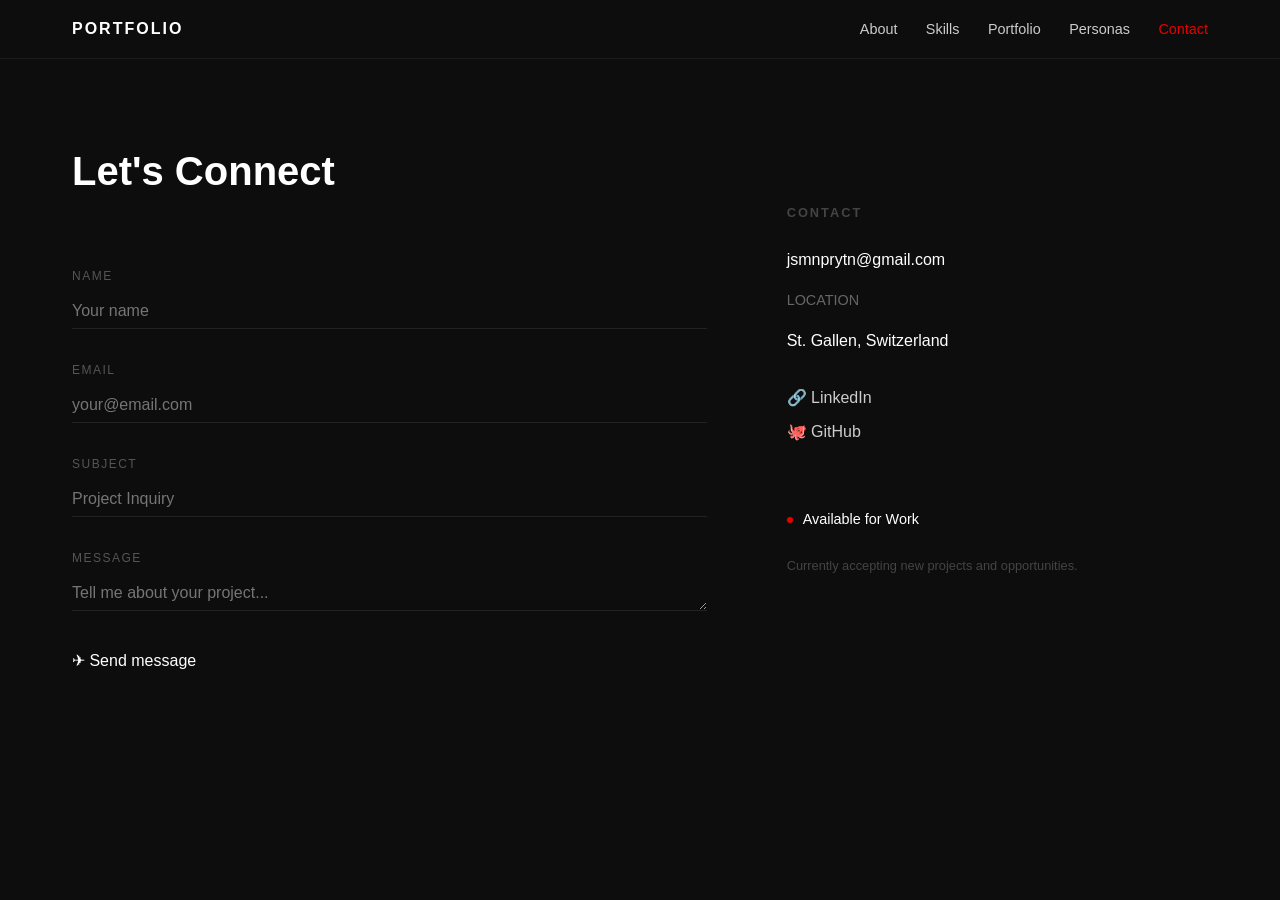
==== Portfolio-Website/contact.html @ 7f5a0fbc "Add files via upload" ====
<!DOCTYPE html>
<html lang="de">
<head>
    <meta charset="UTF-8">
    <meta name="viewport" content="width=device-width, initial-scale=1.0">
    <title>Contact - Jasmine Priyatna</title>
    <link rel="stylesheet" href="style.css">
</head>
<body>

    <header class="navbar">
        <div class="container nav-container">
            <a href="index.html" class="logo">PORTFOLIO</a>
            <nav class="nav-links">
                <a href="index.html">About</a>
                <a href="skills.html">Skills</a>
                <a href="portfolio.html">Portfolio</a>
                <a href="personas.html">Personas</a>
                <a href="contact.html" class="active">Contact</a>
            </nav>
        </div>
    </header>

    <section class="section">
        <div class="container grid-2">
            <div>
                <h2 class="section-title" style="margin-bottom: 4rem;">Let's Connect</h2>
                <form class="contact-form" action="mailto:jsmnprytn@gmail.com" method="POST" enctype="text/plain">
                    <div class="form-group">
                        <label>NAME</label>
                        <input type="text" placeholder="Your name">
                    </div>
                    <div class="form-group">
                        <label>EMAIL</label>
                        <input type="email" placeholder="your@email.com">
                    </div>
                    <div class="form-group">
                        <label>SUBJECT</label>
                        <input type="text" placeholder="Project Inquiry">
                    </div>
                    <div class="form-group">
                        <label>MESSAGE</label>
                        <textarea rows="1" placeholder="Tell me about your project..."></textarea>
                    </div>
                    <button type="submit" class="btn-submit">✈ Send message</button>
                </form>
            </div>
            <div class="contact-info" style="padding-top: 4rem; padding-left: 2rem;">
                <h3>CONTACT</h3>
                <p>jsmnprytn@gmail.com</p>
                <p style="color: #666; font-size: 0.9rem;">LOCATION</p>
                <p>St. Gallen, Switzerland</p>
                
                <div class="social-links">
                    <a href="https://www.linkedin.com/in/jasmine-priyatna-b56610310/">🔗 LinkedIn</a>
                    <a href="https://github.com/jasminepriyatna1">🐙 GitHub</a>
                </div>
                
                <p class="status-badge"><span class="dot"></span> Available for Work</p>
                <p style="color: #444; font-size: 0.8rem; margin-top: 0.5rem;">Currently accepting new projects and opportunities.</p>
            </div>
        </div>
    </section>

</body>
</html>
---- Portfolio-Website/style.css ----
/* GLOBAL STYLES */
* {
    margin: 0;
    padding: 0;
    box-sizing: border-box;
}

body {
    font-family: 'Segoe UI', Tahoma, Geneva, Verdana, sans-serif;
    background-color: #0d0d0d;
    color: #cccccc;
    line-height: 1.6;
    display: flex;
    flex-direction: column;
    min-height: 100vh;
}

a {
    color: inherit;
    text-decoration: none;
}

.container {
    max-width: 1200px;
    margin: 0 auto;
    padding: 0 2rem;
    width: 100%;
}

.section {
    padding: 5rem 0;
    flex: 1;
}

.bg-darker {
    background-color: #050505;
}

.red-text {
    color: #e60000;
}

.text-center {
    text-align: center;
}

/* GRIDS */
.grid-2 {
    display: grid;
    grid-template-columns: repeat(auto-fit, minmax(300px, 1fr));
    gap: 3rem;
}

.grid-3 {
    display: grid;
    grid-template-columns: repeat(auto-fit, minmax(250px, 1fr));
    gap: 2rem;
}

/* NAVIGATION */
.navbar {
    background-color: rgba(13, 13, 13, 0.95);
    border-bottom: 1px solid #1a1a1a;
    position: sticky;
    top: 0;
    z-index: 1000;
    padding: 1rem 0;
}

.nav-container {
    display: flex;
    justify-content: space-between;
    align-items: center;
}

.logo {
    font-weight: bold;
    letter-spacing: 2px;
    color: #ffffff;
}

.nav-links a {
    margin-left: 1.5rem;
    font-size: 0.9rem;
    transition: color 0.3s;
}

.nav-links a:hover, .nav-links a.active {
    color: #e60000;
}

/* INDEX / ABOUT PAGE (image_cb0287.png) */
/* Wir sprechen das Grid direkt über die Sektion an, damit dein HTML gleich bleiben kann */
.section .grid-2 {
    grid-template-columns: 1.4fr 1fr; /* Gibt dem Text 60% und dem Bild 40% Platz */
    align-items: stretch;             /* Zwingt die Bild-Box, exakt so hoch wie der Text zu werden */
}

.hero-text h1 {
    font-size: 3rem;
    color: #ffffff;
    margin-bottom: 0.5rem;
    border-bottom: 2px solid #e60000;
    display: inline-block;
}

.hero-text .subtitle {
    font-size: 1.2rem;
    font-weight: 600;
    margin-top: 1rem;
    margin-bottom: 1.5rem;
}

.hero-text .description {
    margin-bottom: 1.5rem;
}

.info-list {
    list-style: none;
    margin-bottom: 2.5rem;
}

.info-list li {
    margin-bottom: 0.5rem;
    font-size: 0.95rem;
}

/* Deine bestehende Box – jetzt perfekt positioniert und dynamisch hoch */
.image-placeholder {
    background-color: #1a1a1a;
    border: 1px solid #333;
    width: 100%;
    max-width: 480px;       /* Begrenzt die Breite, damit das Bild elegant schlank bleibt */
    height: 100%;           /* Nimmt automatisch die exakte Höhe des linken Textes an */
    justify-self: end;      /* Schiebt das Bild ganz nach rechts an den Rand */
    display: flex;
    align-items: center;
    justify-content: center;
    overflow: hidden;
}

.profile-pic {
    width: 100%;
    height: 100%;
    object-fit: cover;      /* Füllt die dynamische Höhe perfekt aus, ohne Verzerrung */
    object-position: center top;
    display: block;
}


.stats-container-centered {
    grid-column: 1 / -1;
    display: flex;
    justify-content: center;
    align-items: center;
    margin-top: 5rem;
    border-top: 1px solid #1a1a1a;
    padding-top: 4rem;
    width: 100%;
}

.stats-grid-center {
    display: flex;
    justify-content: space-around;
    align-items: center;
    width: 100%;
    max-width: 900px;
    text-align: center;
}

.stat-number {
    display: block;
    font-size: 3.5rem;
    font-weight: bold;
    color: #e60000;
}

.stat-label {
    font-size: 0.9rem;
    color: #888;
    text-transform: uppercase;
    letter-spacing: 1px;
}

/* SKILLS PAGE (image_cb02c8.png) */
.section-title {
    font-size: 2.5rem;
    color: #ffffff;
    margin-bottom: 3rem;
}

.skill-card h3 {
    margin-bottom: 1.5rem;
    display: flex;
    align-items: center;
    gap: 0.5rem;
}

.progress-bar-container {
    margin-bottom: 1.2rem;
    border-bottom: 1px solid #1a1a1a;
    padding-bottom: 0.5rem;
}

.progress-bar-container label {
    display: flex;
    justify-content: space-between;
    font-size: 0.9rem;
}

.progress-bar-container span {
    color: #e60000;
}

.strengths-grid {
    border-top: 1px solid #1a1a1a;
    padding-top: 3rem;
}

.strength-item {
    border-left: 1px solid #333;
    padding-left: 1.5rem;
}

.strength-item h4 {
    color: #ffffff;
    margin-bottom: 0.5rem;
}

.tech-title {
    margin-top: 4rem;
    margin-bottom: 2rem;
    color: #ffffff;
}

.tools-flex {
    display: flex;
    flex-wrap: wrap;
    gap: 1rem;
}

.tools-flex span {
    color: #888;
    font-size: 0.9rem;
}

/* PORTFOLIO PAGE (image_cb0304.png) */
.portfolio-filters {
    margin-bottom: 3rem;
    display: flex;
    gap: 1.5rem;
}

.filter-btn {
    background: none;
    border: none;
    color: #555;
    cursor: pointer;
    font-size: 1rem;
    transition: color 0.3s;
    padding: 0;
}

.filter-btn.active, .filter-btn:hover {
    color: #e60000;
}

/* JETZT BOMBENFEST: Zwingt das Grid auf ein symmetrisches Layout */
.portfolio-grid {
    display: grid !important;
    /* Wir wechseln auf 2 exakt identische Spalten (jeweils 50%), damit es zu deinem grid-2 HTML passt, aber perfekt ausbalanciert ist! */
    grid-template-columns: repeat(2, 1fr) !important; 
    gap: 3rem !important;
    row-gap: 4rem;
}

.project-card {
    cursor: pointer;
    width: 100%;
    /* Verhindert, dass langer Text die Karte unkontrolliert aufbläht */
    overflow: hidden; 
}

.project-img {
    background-color: #111;
    border: 1px solid #222;
    height: 280px;
    display: flex;
    align-items: center;
    justify-content: center;
    color: #444;
    margin-bottom: 1.5rem;
    overflow: hidden;
}

.portfolio-pic {
    width: 100%;
    height: 100%;
    object-fit: cover; /* Schneidet das Bild passgenau zu, ohne es zu quetschen */
    display: block;
}

.project-card h4 {
    color: #ffffff;
    font-size: 1.2rem;
    margin-bottom: 0.3rem;
}

.project-card p {
    color: #888;
    font-size: 0.95rem;
}

/* FULL ARTICLE OVERLAY (MODAL) */
.article-overlay {
    display: none;
    position: fixed;
    top: 0;
    left: 0;
    width: 100%;
    height: 100%;
    background-color: rgba(5, 5, 5, 0.98);
    z-index: 2000;
    overflow-y: auto;
    padding: 4rem 2rem;
}

.article-content {
    max-width: 800px;
    margin: 0 auto;
    position: relative;
}

.close-overlay {
    position: absolute;
    top: -2rem;
    right: 0;
    background: none;
    border: none;
    color: #e60000;
    font-size: 2rem;
    cursor: pointer;
}

.article-body {
    margin-top: 2rem;
    color: #cccccc;
}

.article-body p {
    margin-bottom: 1.5rem;
}

/* PERSONAS PAGE (image_cb05ce.png) */
.persona-intro h2 {
    font-size: 3.5rem;
    margin-bottom: 1.5rem;
}

.persona-intro p {
    max-width: 600px;
    margin: 0 auto 4rem auto;
    color: #888;
}

.persona-card {
    border-top: 1px solid #1a1a1a;
    padding-top: 4rem;
}

.persona-placeholder {
    background-color: transparent; 
    border: none;
    width: 100%;
    /* Berechnet die maximale Höhe basierend auf der Textgrösse (ca. 25 Textzeilen hoch) */
    max-height: 25em; 
    display: flex;
    justify-content: center;
    align-items: center;
}

.persona-pic {
    /* Das Bild orientiert sich nun direkt an der relativen em-Höhe der Box */
    height: 25em;
    max-height: 100%;
    width: auto;            /* Hält das Seitenverhältnis des Bildes perfekt stabil */
    object-fit: contain;    /* Zeigt das komplette Bild ohne Ränder und Beschnitt */
    display: block;
}

.persona-info-side h3 {
    font-size: 2rem;
    margin-bottom: 0.5rem;
}

.persona-meta {
    color: #666;
    font-size: 0.9rem;
    margin-bottom: 2rem;
    border-bottom: 1px solid #1a1a1a;
    padding-bottom: 1rem;
}

.persona-bio {
    margin-bottom: 2rem;
}

.persona-details h5 {
    color: #ffffff;
    margin-bottom: 1rem;
    text-transform: uppercase;
    font-size: 0.85rem;
    letter-spacing: 1px;
}

.persona-details ul {
    list-style: none;
}

.persona-details ul li {
    margin-bottom: 0.5rem;
    font-size: 0.9rem;
    color: #999;
}

/* CONTACT PAGE (image_cb0626.png) */
.contact-form .form-group {
    margin-bottom: 2rem;
}

.contact-form label {
    display: block;
    font-size: 0.75rem;
    letter-spacing: 1.5px;
    margin-bottom: 0.5rem;
    color: #555;
}

.contact-form input, .contact-form textarea {
    width: 100%;
    background: none;
    border: none;
    border-bottom: 1px solid #222;
    padding: 0.5rem 0;
    color: #fff;
    font-family: inherit;
    font-size: 1rem;
}

.contact-form input:focus, .contact-form textarea:focus {
    outline: none;
    border-bottom-color: #e60000;
}

.btn-submit {
    background: none;
    border: none;
    color: #ffffff;
    cursor: pointer;
    display: flex;
    align-items: center;
    gap: 0.5rem;
    font-size: 1rem;
    margin-top: 2rem;
}

.btn-submit:hover {
    color: #e60000;
}

.contact-info h3 {
    font-size: 0.8rem;
    text-transform: uppercase;
    letter-spacing: 2px;
    color: #444;
    margin-bottom: 1.5rem;
}

.contact-info p {
    margin-bottom: 1rem;
    color: #fff;
}

.social-links {
    margin: 2rem 0;
    display: flex;
    flex-direction: column;
    gap: 0.5rem;
}

.social-links a:hover {
    color: #e60000;
}

.status-badge {
    display: inline-flex;
    align-items: center;
    font-size: 0.9rem;
    color: #fff;
    margin-top: 2rem;
}

.status-badge .dot {
    width: 6px;
    height: 6px;
    background-color: #e60000;
    border-radius: 50%;
    margin-right: 10px;
}

/* RESPONSIVE DESIGN */
@media (max-width: 768px) {
    .stats-grid-center {
        flex-direction: column;
        gap: 3rem;
    }
}
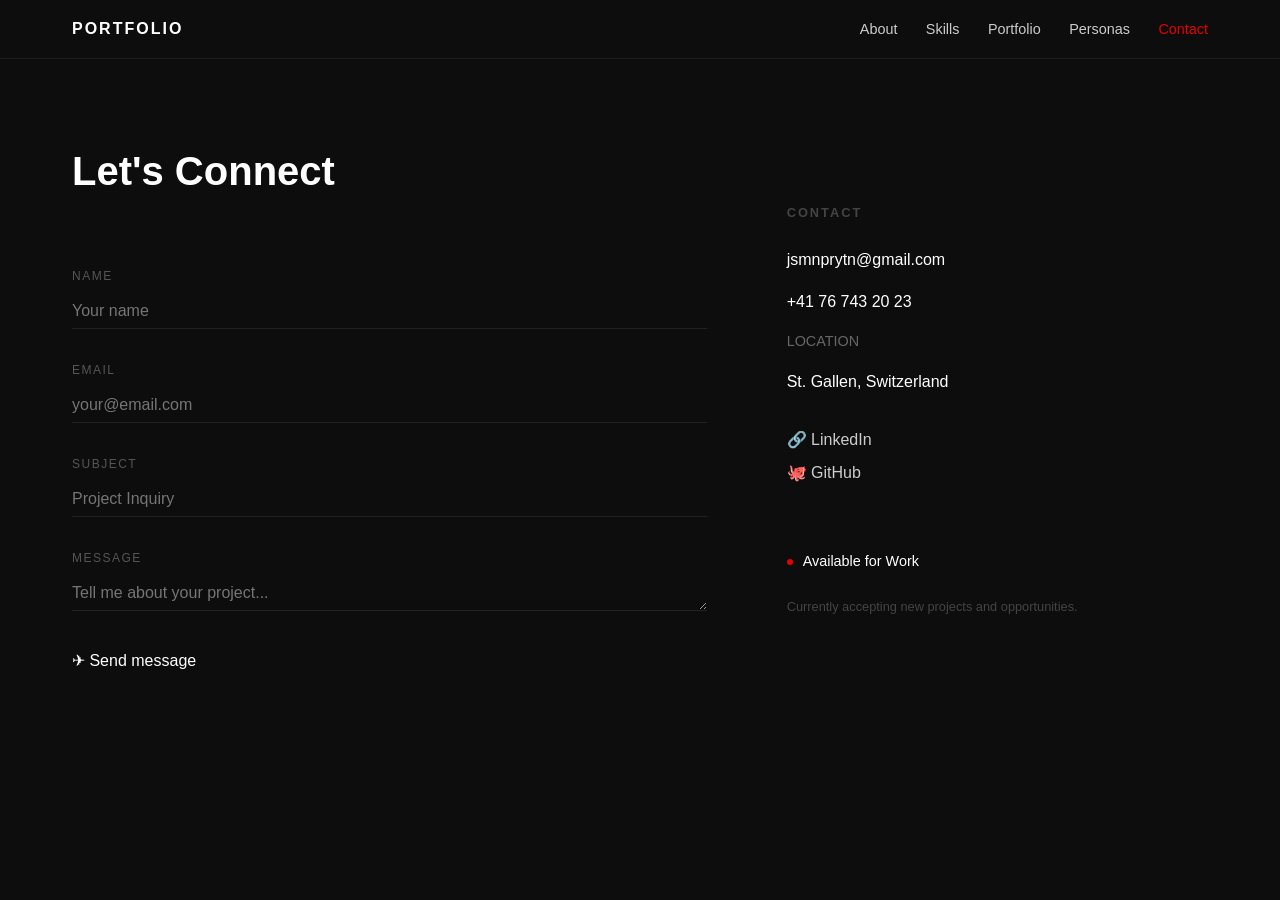
==== commit 2f06807b: "Video cut" ====
--- a/Portfolio-Website/contact.html
+++ b/Portfolio-Website/contact.html
@@ -48,6 +48,7 @@
             <div class="contact-info" style="padding-top: 4rem; padding-left: 2rem;">
                 <h3>CONTACT</h3>
                 <p>jsmnprytn@gmail.com</p>
+                <p>+41 76 743 20 23</p>
                 <p style="color: #666; font-size: 0.9rem;">LOCATION</p>
                 <p>St. Gallen, Switzerland</p>
                 
--- a/Portfolio-Website/style.css
+++ b/Portfolio-Website/style.css
@@ -1,4 +1,3 @@
-/* GLOBAL STYLES */
 * {
     margin: 0;
     padding: 0;
@@ -89,11 +88,10 @@
     color: #e60000;
 }
 
-/* INDEX / ABOUT PAGE (image_cb0287.png) */
-/* Wir sprechen das Grid direkt über die Sektion an, damit dein HTML gleich bleiben kann */
+/* INDEX / ABOUT PAGE */
 .section .grid-2 {
-    grid-template-columns: 1.4fr 1fr; /* Gibt dem Text 60% und dem Bild 40% Platz */
-    align-items: stretch;             /* Zwingt die Bild-Box, exakt so hoch wie der Text zu werden */
+    grid-template-columns: 1.4fr 1fr;
+    align-items: stretch;
 }
 
 .hero-text h1 {
@@ -125,14 +123,14 @@
     font-size: 0.95rem;
 }
 
-/* Deine bestehende Box – jetzt perfekt positioniert und dynamisch hoch */
+/* Bild Platzhalter */
 .image-placeholder {
     background-color: #1a1a1a;
     border: 1px solid #333;
     width: 100%;
-    max-width: 480px;       /* Begrenzt die Breite, damit das Bild elegant schlank bleibt */
-    height: 100%;           /* Nimmt automatisch die exakte Höhe des linken Textes an */
-    justify-self: end;      /* Schiebt das Bild ganz nach rechts an den Rand */
+    max-width: 480px;
+    height: 100%;
+    justify-self: end;
     display: flex;
     align-items: center;
     justify-content: center;
@@ -142,7 +140,7 @@
 .profile-pic {
     width: 100%;
     height: 100%;
-    object-fit: cover;      /* Füllt die dynamische Höhe perfekt aus, ohne Verzerrung */
+    object-fit: cover;
     object-position: center top;
     display: block;
 }
@@ -182,7 +180,7 @@
     letter-spacing: 1px;
 }
 
-/* SKILLS PAGE (image_cb02c8.png) */
+/* SKILLS PAGE */
 .section-title {
     font-size: 2.5rem;
     color: #ffffff;
@@ -244,7 +242,7 @@
     font-size: 0.9rem;
 }
 
-/* PORTFOLIO PAGE (image_cb0304.png) */
+/* PORTFOLIO PAGE */
 .portfolio-filters {
     margin-bottom: 3rem;
     display: flex;
@@ -265,10 +263,9 @@
     color: #e60000;
 }
 
-/* JETZT BOMBENFEST: Zwingt das Grid auf ein symmetrisches Layout */
+/* Portfolio Layout */
 .portfolio-grid {
     display: grid !important;
-    /* Wir wechseln auf 2 exakt identische Spalten (jeweils 50%), damit es zu deinem grid-2 HTML passt, aber perfekt ausbalanciert ist! */
     grid-template-columns: repeat(2, 1fr) !important; 
     gap: 3rem !important;
     row-gap: 4rem;
@@ -277,7 +274,6 @@
 .project-card {
     cursor: pointer;
     width: 100%;
-    /* Verhindert, dass langer Text die Karte unkontrolliert aufbläht */
     overflow: hidden; 
 }
 
@@ -296,7 +292,7 @@
 .portfolio-pic {
     width: 100%;
     height: 100%;
-    object-fit: cover; /* Schneidet das Bild passgenau zu, ohne es zu quetschen */
+    object-fit: cover;
     display: block;
 }
 
@@ -311,7 +307,7 @@
     font-size: 0.95rem;
 }
 
-/* FULL ARTICLE OVERLAY (MODAL) */
+/* Für Artikel */
 .article-overlay {
     display: none;
     position: fixed;
@@ -351,7 +347,7 @@
     margin-bottom: 1.5rem;
 }
 
-/* PERSONAS PAGE (image_cb05ce.png) */
+/* PERSONAS PAGE */
 .persona-intro h2 {
     font-size: 3.5rem;
     margin-bottom: 1.5rem;
@@ -372,7 +368,6 @@
     background-color: transparent; 
     border: none;
     width: 100%;
-    /* Berechnet die maximale Höhe basierend auf der Textgrösse (ca. 25 Textzeilen hoch) */
     max-height: 25em; 
     display: flex;
     justify-content: center;
@@ -380,11 +375,10 @@
 }
 
 .persona-pic {
-    /* Das Bild orientiert sich nun direkt an der relativen em-Höhe der Box */
     height: 25em;
     max-height: 100%;
-    width: auto;            /* Hält das Seitenverhältnis des Bildes perfekt stabil */
-    object-fit: contain;    /* Zeigt das komplette Bild ohne Ränder und Beschnitt */
+    width: auto;
+    object-fit: contain;
     display: block;
 }
 
@@ -423,7 +417,7 @@
     color: #999;
 }
 
-/* CONTACT PAGE (image_cb0626.png) */
+/* CONTACT PAGE */
 .contact-form .form-group {
     margin-bottom: 2rem;
 }
